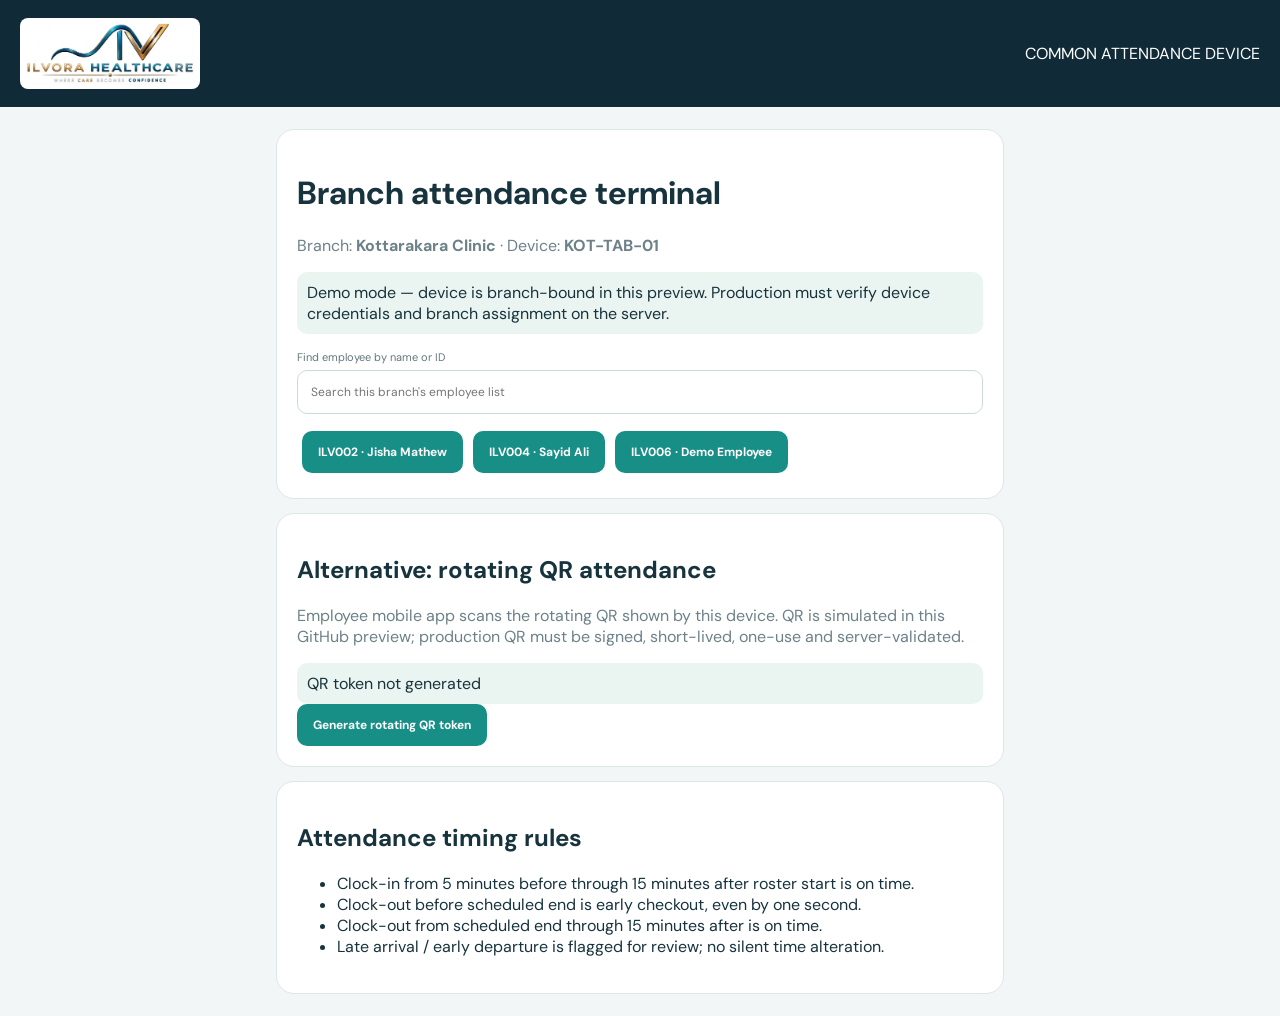
==== common-device.html @ 0a553121 "Add files via upload" ====
<!doctype html>
<html lang="en"><head><meta charset="utf-8"><meta name="viewport" content="width=device-width,initial-scale=1,viewport-fit=cover"><meta name="theme-color" content="#102b37"><title>ILVORA Common Attendance Device</title><link rel="stylesheet" href="./styles.css"><style>
body{background:#f2f6f6;color:#17333d;margin:0}.device-head{background:#102b37;color:white;padding:18px 20px;display:flex;align-items:center;justify-content:space-between}.device-head img{width:180px;background:white;border-radius:8px;padding:5px}.wrap{max-width:760px;margin:22px auto;padding:0 16px}.box{background:white;border:1px solid #dce7e7;border-radius:18px;padding:20px;margin:14px 0}.row{display:flex;gap:10px;flex-wrap:wrap}.row>*{flex:1 1 180px}.field{display:block;margin:12px 0}.field input,.field select{display:block;width:100%;padding:13px;border:1px solid #cbdada;border-radius:10px;margin-top:6px}.btn{background:#178f87;color:white;border:0;border-radius:10px;padding:13px 16px;font-weight:700}.muted{color:#6c8188}.status{padding:10px;border-radius:10px;background:#eaf5f1}.video{width:100%;max-height:320px;background:#102b37;border-radius:14px;object-fit:cover}.hidden{display:none!important}.otp{font-size:24px;letter-spacing:8px;text-align:center}
</style></head><body>
<header class="device-head"><img src="./assets/ilvora-logo.jpeg" alt="ILVORA"><span>COMMON ATTENDANCE DEVICE</span></header>
<main class="wrap">
<div class="box"><h1>Branch attendance terminal</h1><p class="muted">Branch: <b id="branchName">Kottarakara Clinic</b> · Device: <b>KOT-TAB-01</b></p><p class="status">Demo mode — device is branch-bound in this preview. Production must verify device credentials and branch assignment on the server.</p>
<label class="field">Find employee by name or ID<input id="search" placeholder="Search this branch's employee list"></label><div id="employees"></div></div>
<section class="box hidden" id="verify"><h2 id="empTitle">Employee verification</h2><p>Choose the configured method for this attendance device.</p><div class="row"><button class="btn" id="sendOtp">Generate employee OTP</button><button class="btn" id="startFace">Face photo</button><button class="btn" id="getGps">Verify GPS</button></div><p id="otpText" class="muted"></p><label class="field">Enter OTP<input id="otp" class="otp" inputmode="numeric" maxlength="6" placeholder="••••••"></label><video id="video" class="video hidden" autoplay playsinline></video><canvas id="canvas" class="hidden"></canvas><div class="row"><button class="btn" id="capture" disabled>Capture face photo</button><button class="btn" id="submit" disabled>Verify & mark attendance</button></div><p id="verification" class="status">Awaiting verification.</p></section>
<section class="box"><h2>Alternative: rotating QR attendance</h2><p class="muted">Employee mobile app scans the rotating QR shown by this device. QR is simulated in this GitHub preview; production QR must be signed, short-lived, one-use and server-validated.</p><div id="qr" class="status">QR token not generated</div><button class="btn" id="makeQr">Generate rotating QR token</button></section>
<section class="box"><h2>Attendance timing rules</h2><ul><li>Clock-in from 5 minutes before through 15 minutes after roster start is on time.</li><li>Clock-out before scheduled end is early checkout, even by one second.</li><li>Clock-out from scheduled end through 15 minutes after is on time.</li><li>Late arrival / early departure is flagged for review; no silent time alteration.</li></ul></section>
</main>
<script>
const people=[["ILV002","Jisha Mathew"],["ILV004","Sayid Ali"],["ILV006","Demo Employee"]];
let selected=null,otpValue="",stream=null,faceCaptured=false,gpsOk=false;
const $=id=>document.getElementById(id);
function list(q=""){ $("employees").innerHTML=people.filter(x=>(x.join(" ").toLowerCase()).includes(q.toLowerCase())).map(x=>`<button class="btn" style="margin:5px" data-id="${x[0]}">${x[0]} · ${x[1]}</button>`).join("")||"No employee found in this branch";}
list();$("search").oninput=e=>list(e.target.value);
$("employees").onclick=e=>{let b=e.target.closest("[data-id]");if(!b)return;selected=people.find(x=>x[0]===b.dataset.id);$("empTitle").textContent=selected.join(" · ");$("verify").classList.remove("hidden");otpValue="";faceCaptured=false;gpsOk=false;$("otpText").textContent="";$("otp").value="";$("submit").disabled=true;};
$("sendOtp").onclick=()=>{otpValue=String(Math.floor(100000+Math.random()*900000));$("otpText").textContent="Demo OTP (shown only for trial): "+otpValue+" · Production sends OTP to registered employee mobile."};
$("startFace").onclick=async()=>{try{stream=await navigator.mediaDevices.getUserMedia({video:{facingMode:"user"}});$("video").srcObject=stream;$("video").classList.remove("hidden");$("capture").disabled=false;}catch(e){$("verification").textContent="Camera unavailable. Use HTTPS and grant camera permission."}};
$("capture").onclick=()=>{let v=$("video"),c=$("canvas");c.width=v.videoWidth;c.height=v.videoHeight;c.getContext("2d").drawImage(v,0,0);faceCaptured=true;$("verification").textContent="Face photo captured for this demo. It is not biometric identity matching.";$("submit").disabled=!(gpsOk&&faceCaptured);};
$("getGps").onclick=()=>{if(!navigator.geolocation){$("verification").textContent="GPS unavailable";return;}navigator.geolocation.getCurrentPosition(pos=>{gpsOk=true;$("verification").textContent=`GPS captured (accuracy ${Math.round(pos.coords.accuracy)} m). Production must compare against branch geofence.`;$("submit").disabled=!(gpsOk&&faceCaptured);},()=>{$("verification").textContent="Location permission denied or unavailable.";},{enableHighAccuracy:true,timeout:12000});};
$("submit").onclick=()=>{if(!selected||!otpValue||$("otp").value!==otpValue||!faceCaptured||!gpsOk){$("verification").textContent="OTP, face photo and GPS are all required.";return;}$("verification").textContent="Demo attendance marked for "+selected[0]+". Production requires server-side OTP, face/liveness, GPS, roster and duplicate checks.";};
$("makeQr").onclick=()=>{$("qr").textContent="ILVORA-DEMO-"+Date.now()+" · expires in 30 seconds · single-use simulation";};
</script></body></html>
---- styles.css ----
@import url('https://fonts.googleapis.com/css2?family=DM+Sans:wght@400;500;600;700&family=Manrope:wght@500;600;700;800&display=swap');
:root{--navy:#0c2835;--navy2:#143c49;--teal:#168b83;--teal2:#dff2ef;--gold:#c5a36b;--ink:#18343c;--muted:#71848a;--line:#e5ecec;--paper:#f5f8f8;--white:#fff;--red:#b84b4b;--green:#24795f;--shadow:0 12px 34px rgba(13,44,54,.07)}
*{box-sizing:border-box}body{margin:0;background:var(--paper);color:var(--ink);font-family:"DM Sans",sans-serif}button,input,select,textarea{font:inherit}button{cursor:pointer}.hidden{display:none!important}.loading{position:fixed;inset:0;background:#fff;z-index:99;display:flex;flex-direction:column;align-items:center;justify-content:center;gap:18px;color:var(--muted);font-size:13px;transition:opacity .35s}.loading img{width:min(72vw,390px);height:auto}.loader{width:34px;height:34px;border:3px solid #dbe9e8;border-top-color:var(--teal);border-radius:50%;animation:spin .8s linear infinite}@keyframes spin{to{transform:rotate(360deg)}}
.topbar{height:68px;background:var(--navy);display:flex;align-items:center;justify-content:space-between;padding:0 24px;position:sticky;top:0;z-index:20;box-shadow:0 3px 15px #09212b25}.brand{border:0;background:transparent;padding:0;width:190px;height:54px;overflow:hidden;border-radius:5px}.brand img{width:100%;height:100%;object-fit:contain;background:#fff}.top-actions{display:flex;align-items:center;gap:12px}.environment{font-size:10px;letter-spacing:1.4px;color:#f1d9aa;border:1px solid #987d4d;padding:6px 9px;border-radius:30px}.outline{border:1px solid #a8c5c5;color:#fff;background:transparent;border-radius:8px;padding:9px 13px}.small{font-size:12px}.profile{width:36px;height:36px;border-radius:50%;border:2px solid var(--gold);background:#e6f2ef;color:var(--navy);font-weight:800}.more{display:none;background:transparent;color:white;border:0;font-size:27px}.more-menu{position:absolute;right:20px;top:60px;background:white;border:1px solid var(--line);border-radius:12px;padding:7px;box-shadow:var(--shadow);min-width:170px;z-index:40}.more-menu button{display:block;width:100%;text-align:left;padding:11px;border:0;background:white;border-radius:7px;color:var(--ink)}.more-menu button:hover{background:var(--paper)}
.shell{display:flex;min-height:calc(100vh - 68px)}.sidebar{width:245px;background:var(--navy);color:#d6e3e4;display:flex;flex-direction:column;flex-shrink:0;padding:18px 13px;min-height:calc(100vh - 68px)}.role-switch{padding:9px 10px 18px;border-bottom:1px solid #ffffff20}.role-switch label{display:block;font-size:10px;color:#93b2b6;letter-spacing:1px;text-transform:uppercase;margin-bottom:7px}.role-switch select{width:100%;background:#173b47;color:white;border:1px solid #43616a;border-radius:7px;padding:9px}.nav-caption{font-size:10px;letter-spacing:1.5px;color:#78959b;padding:19px 10px 8px}.nav-item{width:100%;display:flex;align-items:center;gap:12px;padding:11px 12px;border:0;background:transparent;color:#c4d5d7;border-radius:8px;text-align:left;font-size:13px;margin:2px 0}.nav-item span{font-size:17px;width:18px;text-align:center;color:#9eb9bb}.nav-item:hover,.nav-item.active{background:#1b4a54;color:#fff}.nav-item.active{box-shadow:inset 3px 0 var(--gold)}.count{margin-left:auto;font-style:normal;background:#b87943;color:#fff;border-radius:20px;padding:2px 7px;font-size:10px}.sidebar-foot{margin-top:auto;padding:18px 10px 4px;font-size:11px;color:#a4babc}.sidebar-foot small{display:block;color:#6e9298;padding-left:15px;margin-top:5px}.live-dot{display:inline-block;width:7px;height:7px;border-radius:50%;background:#4fc49a;margin-right:7px}
.main{min-width:0;flex:1;padding:0 28px 30px;max-width:calc(100vw - 245px)}.video-banner{height:158px;position:relative;margin:22px 0 22px;border-radius:16px;overflow:hidden;background:var(--navy)}.video-banner video{width:100%;height:100%;object-fit:cover;object-position:center 48%;opacity:.58}.video-shade{position:absolute;inset:0;background:linear-gradient(90deg,#092b37ed 0%,#0c3440b8 48%,#0c344033 100%)}.banner-copy{position:absolute;inset:0;padding:23px 30px;color:white}.banner-copy span{font-size:9px;letter-spacing:2px;color:#e3c58d}.banner-copy h1{font:700 23px Manrope;margin:7px 0 3px}.banner-copy p{font-size:12px;color:#d4e1e1;margin:0}.page-head{display:flex;justify-content:space-between;align-items:end;margin:22px 2px 18px}.eyebrow{font-size:10px;letter-spacing:1.6px;color:var(--teal);font-weight:700}.page-head h2{font:800 26px Manrope;margin:5px 0}.page-head p{font-size:13px;color:var(--muted);margin:0}.head-date{font-size:12px;color:var(--muted);white-space:nowrap}
.cards{display:grid;grid-template-columns:repeat(4,minmax(0,1fr));gap:13px;margin-bottom:17px}.stat-card,.panel{background:var(--white);border:1px solid var(--line);border-radius:13px;box-shadow:var(--shadow)}.stat-card{padding:17px}.stat-card .label{font-size:11px;color:var(--muted)}.stat-card strong{display:block;font:800 25px Manrope;margin:8px 0 4px}.stat-card small{font-size:10px;color:var(--green)}.panel{padding:19px;margin-bottom:16px}.panel-head{display:flex;justify-content:space-between;align-items:center;gap:12px;margin-bottom:13px}.panel h3{font:700 15px Manrope;margin:0}.panel p.hint{font-size:12px;color:var(--muted);margin:6px 0}.two-col{display:grid;grid-template-columns:1.25fr 1fr;gap:15px}.three-col{display:grid;grid-template-columns:repeat(3,1fr);gap:13px}.btn{border:0;border-radius:8px;padding:10px 13px;background:var(--teal);color:white;font-size:12px;font-weight:700}.btn.gold{background:var(--gold);color:#172e35}.btn.light{background:#eaf3f2;color:#17645e}.btn.ghost{background:white;border:1px solid var(--line);color:var(--ink)}.btn.danger{background:#fff0ef;color:#9d3d3d}.btn:disabled{opacity:.45;cursor:not-allowed}.toolbar{display:flex;gap:8px;flex-wrap:wrap;align-items:center}.toolbar input,.toolbar select,.field input,.field select,.field textarea{border:1px solid #d9e4e4;background:white;border-radius:8px;padding:10px 11px;color:var(--ink);min-width:0}.toolbar input{max-width:230px;font-size:12px}.table-wrap{overflow:auto}table{border-collapse:collapse;width:100%;min-width:640px;font-size:12px}th{text-align:left;color:#71858a;font-size:10px;text-transform:uppercase;letter-spacing:.7px;background:#f7f9f9}th,td{padding:12px 10px;border-bottom:1px solid #edf1f1;white-space:nowrap}td{color:#29444b}.tag{display:inline-block;border-radius:30px;padding:4px 8px;background:#e9f4f1;color:#26735e;font-size:10px}.tag.warn{background:#fff3df;color:#95651d}.tag.red{background:#fff0ef;color:#a34b48}.tag.blue{background:#eaf1fb;color:#45678c}.avatar{width:29px;height:29px;border-radius:50%;display:inline-grid;place-items:center;background:#e3eeed;color:#1b5b58;font-weight:700;margin-right:7px;vertical-align:middle}.person{display:flex;align-items:center}.field{display:flex;flex-direction:column;gap:6px;margin:10px 0;font-size:11px;color:#62777c}.field input,.field select,.field textarea{width:100%;font-size:12px}.form-grid{display:grid;grid-template-columns:repeat(2,1fr);gap:4px 12px}.notice{padding:12px 14px;background:#fff8e9;border:1px solid #f0dfb8;color:#795b22;border-radius:9px;font-size:11px;line-height:1.5}.notice.red{background:#fff1f0;border-color:#f0d0ce;color:#95413d}.progress{height:7px;border-radius:9px;background:#edf2f1;overflow:hidden}.progress span{display:block;height:100%;background:var(--teal);border-radius:9px}.tile-link{padding:15px;border:1px solid var(--line);border-radius:10px;background:#fbfdfd}.tile-link strong{display:block;font-size:13px;margin:5px 0}.tile-link small{font-size:10px;color:var(--muted)}.tile-grid{display:grid;grid-template-columns:repeat(3,1fr);gap:10px}.timeline{border-left:2px solid #d8e9e6;margin-left:8px;padding-left:17px}.timeline div{position:relative;margin:0 0 15px;font-size:12px}.timeline div:before{content:"";position:absolute;left:-23px;top:3px;width:9px;height:9px;border-radius:50%;background:var(--teal);border:2px solid white;box-shadow:0 0 0 1px var(--teal)}.timeline small{display:block;color:var(--muted);margin-top:3px}.empty{padding:25px;text-align:center;color:var(--muted);font-size:12px}.mobile-dock{display:none}footer{padding:20px 3px;color:#91a1a4;font-size:10px}footer span{color:#b17a3d}.toast{position:fixed;bottom:24px;right:24px;background:var(--navy);color:white;padding:12px 16px;border-radius:10px;box-shadow:var(--shadow);z-index:80;font-size:12px;opacity:0;transform:translateY(10px);transition:.2s;pointer-events:none}.toast.show{opacity:1;transform:translateY(0)}.modal{position:fixed;inset:0;background:#081e26a8;z-index:70;display:grid;place-items:center;padding:15px}.modal-card{width:min(600px,100%);max-height:90vh;overflow:auto;background:white;border-radius:16px;padding:20px;box-shadow:0 25px 70px #0004}.modal-head{display:flex;justify-content:space-between;align-items:center;margin-bottom:12px}.modal-head h3{font:700 17px Manrope}.modal-head button{border:0;background:#eef3f2;border-radius:50%;width:32px;height:32px;font-size:20px}
@media(max-width:1050px){.sidebar{width:215px}.main{max-width:calc(100vw - 215px);padding:0 18px}.cards{grid-template-columns:repeat(2,1fr)}.two-col{grid-template-columns:1fr}}
@media(max-width:700px){.topbar{height:58px;padding:0 12px}.brand{width:145px;height:43px}.environment,.outline{display:none}.more{display:block}.shell{display:block}.sidebar{display:none;position:fixed;z-index:50;inset:58px 0 66px;width:min(300px,85vw);overflow:auto;box-shadow:10px 0 30px #0003}.sidebar.open{display:flex}.main{max-width:none;padding:0 12px 90px}.video-banner{height:126px;margin:12px 0}.banner-copy{padding:18px}.banner-copy h1{font-size:18px}.page-head{align-items:flex-start;gap:8px}.page-head h2{font-size:22px}.head-date{font-size:10px}.cards{gap:8px}.stat-card{padding:12px}.stat-card strong{font-size:21px}.panel{padding:14px}.three-col,.tile-grid{grid-template-columns:1fr 1fr}.mobile-dock{display:flex;position:fixed;z-index:45;bottom:0;left:0;right:0;height:62px;background:#fff;border-top:1px solid var(--line);justify-content:space-around;padding-bottom:env(safe-area-inset-bottom);box-shadow:0 -4px 18px #0d28350d}.mobile-dock button{flex:1;border:0;background:white;color:var(--teal);font-size:20px;display:flex;flex-direction:column;align-items:center;justify-content:center;gap:2px}.mobile-dock small{font-size:9px;color:#647b80}.top-actions{gap:7px}.profile{width:32px;height:32px}.form-grid{grid-template-columns:1fr}.toast{bottom:75px;right:12px;left:12px;text-align:center}.modal{align-items:end}.modal-card{border-radius:16px 16px 0 0;max-height:86vh}.sidebar-foot{padding-bottom:15px}}
@media(prefers-reduced-motion:reduce){*{animation:none!important;transition:none!important}}

/* Demo sign-in and responsive access presentation */
.login-screen{position:fixed;inset:0;z-index:1000;display:flex;align-items:center;justify-content:center;padding:24px;background:linear-gradient(135deg,#0c2835 0%,#164653 55%,#d4c09a 150%);overflow:auto}
.login-card{width:min(100%,440px);background:#fff;border:1px solid rgba(212,192,154,.55);border-radius:22px;padding:30px;box-shadow:0 24px 70px rgba(0,0,0,.24)}
.login-logo{display:block;width:88px;height:88px;object-fit:contain;border-radius:16px;margin:0 auto 18px}
.login-card .eyebrow{text-align:center;color:#1d7778;letter-spacing:.16em;font-size:11px;font-weight:800}
.login-card h1{text-align:center;color:#102f3a;font-size:30px;margin:10px 0 6px}
.login-intro{text-align:center;color:#63737a;margin:0 0 22px}
.login-card .field{display:block;margin:14px 0;color:#29434b;font-weight:650;font-size:13px}
.login-card input,.login-card select{display:block;width:100%;margin-top:7px;min-height:46px;padding:11px 13px;border:1px solid #d7e0e2;border-radius:10px;background:#fbfdfd;color:#172f37;font:inherit}
.password-wrap{display:flex;gap:8px;align-items:center}.password-wrap input{flex:1;min-width:0}.password-toggle{margin-top:7px;min-height:44px;border:1px solid #d7e0e2;border-radius:10px;background:#f2f6f6;padding:0 13px;color:#17434b}
.login-submit{width:100%;margin-top:8px;min-height:48px}.login-error{min-height:18px;color:#b42318;font-size:13px;margin:8px 0 0}.login-disclaimer{border-top:1px solid #e7eded;padding-top:14px;margin:20px 0 0;color:#77858a;font-size:11px;line-height:1.5;text-align:center}
.signed-in-as{display:flex;align-items:center;gap:8px;padding:12px 14px;color:#b8d8d7;font-size:13px}
body.logged-out .topbar,body.logged-out .shell,body.logged-out .mobile-dock{display:none!important}
body.logged-in #loginScreen{display:none}
@media(max-width:640px){.login-card{padding:24px 20px;border-radius:18px}.login-card h1{font-size:26px}}

.tag.good{background:#e7f6ed;color:#167342;border:1px solid #b8e4c8}
.tag.bad{background:#fdebea;color:#b42318;border:1px solid #f3c1bd}
.tag.warn{background:#fff3dc;color:#9a5b00;border:1px solid #f0d39a}
.login-screen{z-index:2000}
#content .tile-link video{display:block;object-fit:cover}
#content .notice{margin:12px 0}

.tag.ok{background:#e5f5ec;color:#18734d}.tag.bad{background:#fde9e8;color:#b42318}.tag.warn{background:#fff3dc;color:#9a6500}

/* Layout hardening for mobile Safari */
*,*::before,*::after{box-sizing:border-box}
html,body{max-width:100%;overflow-x:hidden}
img,video,canvas,svg{max-width:100%}
button,input,select,textarea{font:inherit;max-width:100%}
table{width:100%;border-collapse:collapse}
.table-wrap,.table-scroll{max-width:100%;overflow-x:auto;-webkit-overflow-scrolling:touch}
#content,.panel,.card,.workspace,.main-content{min-width:0}
#content{overflow-wrap:anywhere}
body{padding-bottom:env(safe-area-inset-bottom)}
.topbar{z-index:60}
.sidebar{z-index:70;max-width:min(86vw,360px)}
.mobile-dock{z-index:55;padding-bottom:calc(8px + env(safe-area-inset-bottom))}
.login-screen{z-index:1000}
.login-card{max-height:calc(100dvh - 36px);overflow:auto}
#content .toolbar{display:flex;flex-wrap:wrap;gap:10px}
#content .toolbar input,#content .toolbar select{min-width:0;flex:1 1 180px}
#content table{display:block;overflow-x:auto;white-space:nowrap}
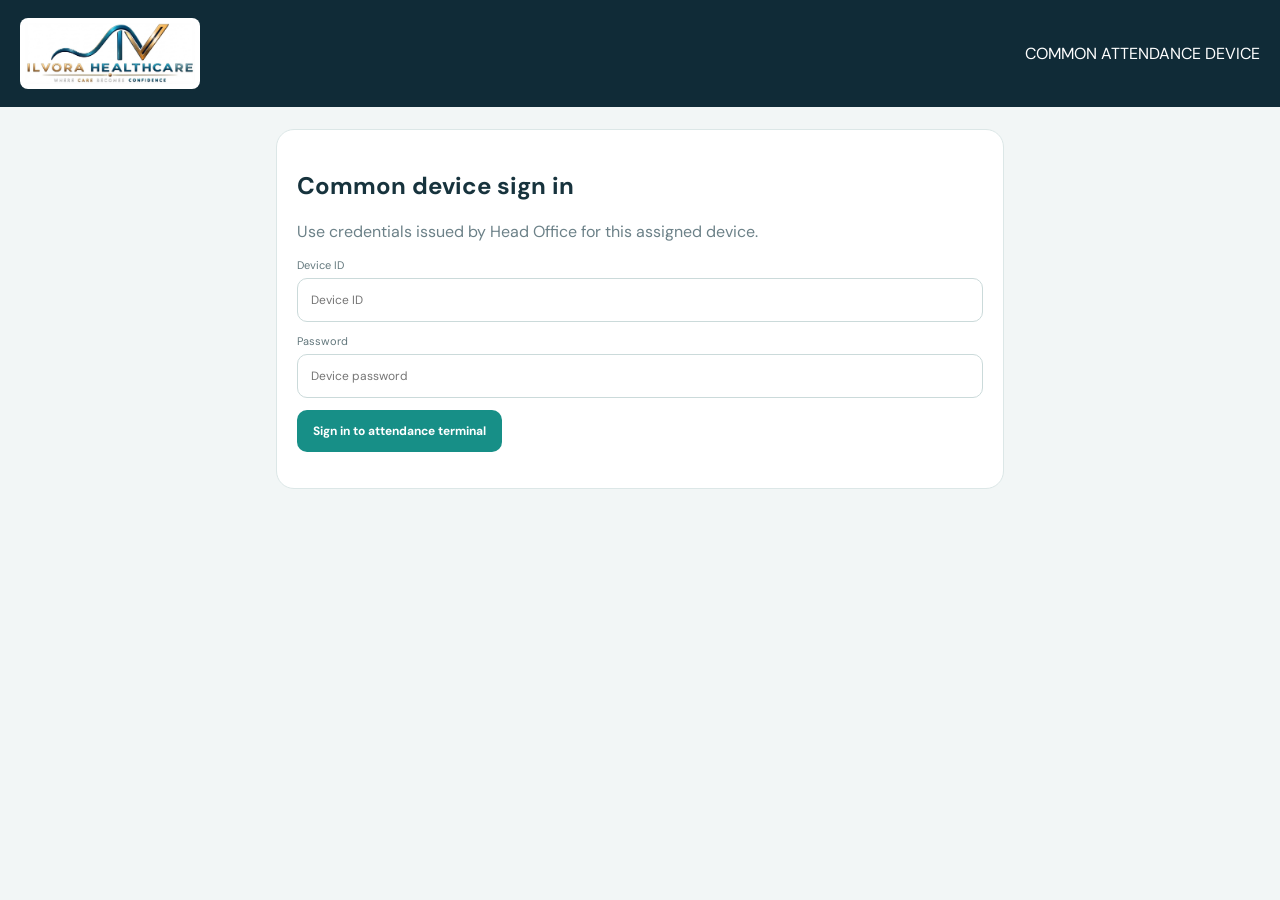
==== commit 51480e24: "Add files via upload" ====
--- a/common-device.html
+++ b/common-device.html
@@ -4,13 +4,18 @@
 </style></head><body>
 <header class="device-head"><img src="./assets/ilvora-logo.jpeg" alt="ILVORA"><span>COMMON ATTENDANCE DEVICE</span></header>
 <main class="wrap">
+<section class="box" id="deviceLogin"><h1>Common device sign in</h1><p class="muted">Use credentials issued by Head Office for this assigned device.</p><label class="field">Device ID<input id="deviceId" autocomplete="username" placeholder="Device ID"></label><label class="field">Password<input id="devicePass" type="password" autocomplete="current-password" placeholder="Device password"></label><button class="btn" id="deviceSignIn">Sign in to attendance terminal</button><p id="deviceError" class="muted" role="alert"></p></section>
+<div id="deviceWorkspace" class="hidden">
 <div class="box"><h1>Branch attendance terminal</h1><p class="muted">Branch: <b id="branchName">Kottarakara Clinic</b> · Device: <b>KOT-TAB-01</b></p><p class="status">Demo mode — device is branch-bound in this preview. Production must verify device credentials and branch assignment on the server.</p>
 <label class="field">Find employee by name or ID<input id="search" placeholder="Search this branch's employee list"></label><div id="employees"></div></div>
 <section class="box hidden" id="verify"><h2 id="empTitle">Employee verification</h2><p>Choose the configured method for this attendance device.</p><div class="row"><button class="btn" id="sendOtp">Generate employee OTP</button><button class="btn" id="startFace">Face photo</button><button class="btn" id="getGps">Verify GPS</button></div><p id="otpText" class="muted"></p><label class="field">Enter OTP<input id="otp" class="otp" inputmode="numeric" maxlength="6" placeholder="••••••"></label><video id="video" class="video hidden" autoplay playsinline></video><canvas id="canvas" class="hidden"></canvas><div class="row"><button class="btn" id="capture" disabled>Capture face photo</button><button class="btn" id="submit" disabled>Verify & mark attendance</button></div><p id="verification" class="status">Awaiting verification.</p></section>
 <section class="box"><h2>Alternative: rotating QR attendance</h2><p class="muted">Employee mobile app scans the rotating QR shown by this device. QR is simulated in this GitHub preview; production QR must be signed, short-lived, one-use and server-validated.</p><div id="qr" class="status">QR token not generated</div><button class="btn" id="makeQr">Generate rotating QR token</button></section>
 <section class="box"><h2>Attendance timing rules</h2><ul><li>Clock-in from 5 minutes before through 15 minutes after roster start is on time.</li><li>Clock-out before scheduled end is early checkout, even by one second.</li><li>Clock-out from scheduled end through 15 minutes after is on time.</li><li>Late arrival / early departure is flagged for review; no silent time alteration.</li></ul></section>
+</div>
 </main>
 <script>
+const DEVICE_ID="KOT-TAB-01", DEVICE_PASSWORD="Device26!";
+$("deviceSignIn").onclick=()=>{if($("deviceId").value.trim()===DEVICE_ID && $("devicePass").value===DEVICE_PASSWORD){$("deviceLogin").classList.add("hidden");$("deviceWorkspace").classList.remove("hidden");}else{$("deviceError").textContent="Incorrect device ID or password. Contact Head Office.";}}; 
 const people=[["ILV002","Jisha Mathew"],["ILV004","Sayid Ali"],["ILV006","Demo Employee"]];
 let selected=null,otpValue="",stream=null,faceCaptured=false,gpsOk=false;
 const $=id=>document.getElementById(id);
--- a/styles.css
+++ b/styles.css
@@ -52,3 +52,10 @@
 #content .toolbar{display:flex;flex-wrap:wrap;gap:10px}
 #content .toolbar input,#content .toolbar select{min-width:0;flex:1 1 180px}
 #content table{display:block;overflow-x:auto;white-space:nowrap}
+
+/* v0.6 role-isolated workspaces and small-screen table safety */
+.nav-item.hidden,.mobile-dock [data-tab].hidden{display:none!important}
+.tile-grid{grid-template-columns:repeat(2,minmax(0,1fr))}
+.tile-link{min-width:0;overflow-wrap:anywhere}
+.table-wrap{width:100%;max-width:100%;overflow-x:auto}
+@media(max-width:600px){.tile-grid{grid-template-columns:repeat(2,minmax(0,1fr))}.panel{min-width:0}.toolbar>*{max-width:100%}}
